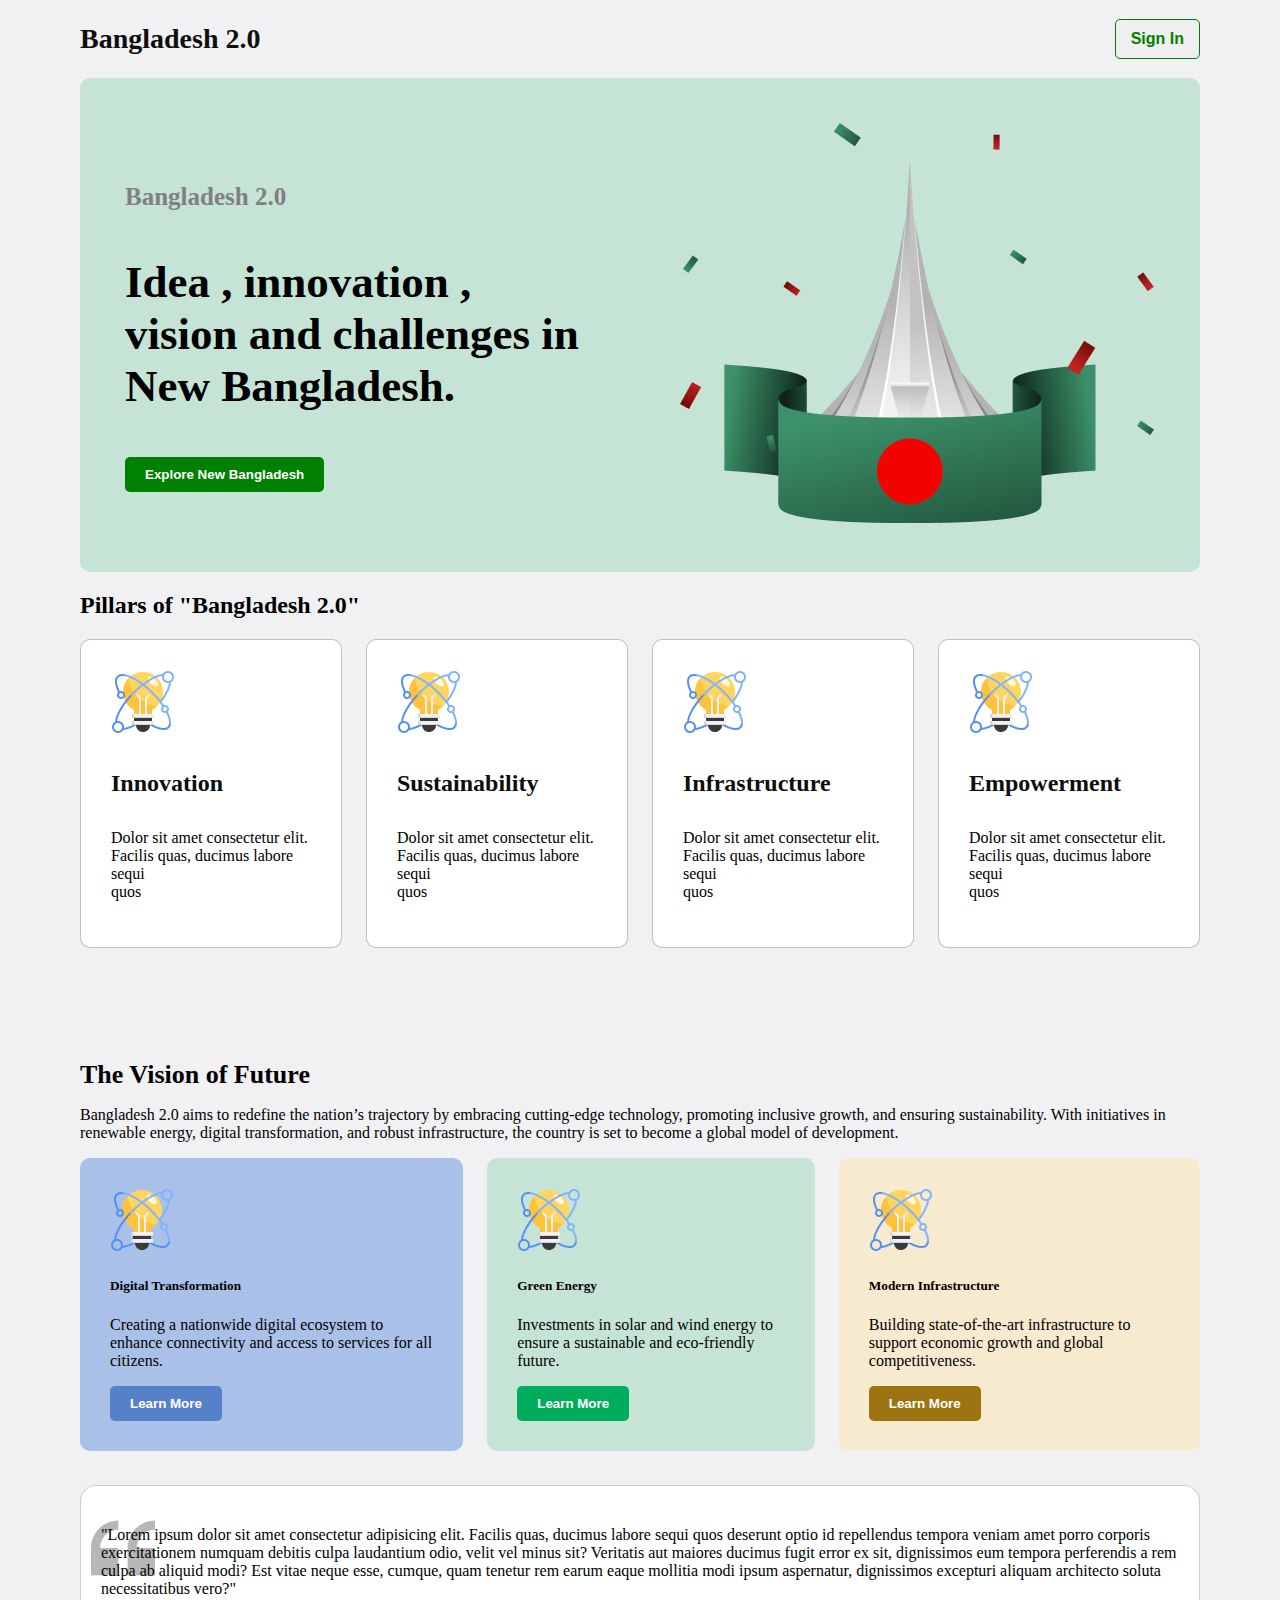
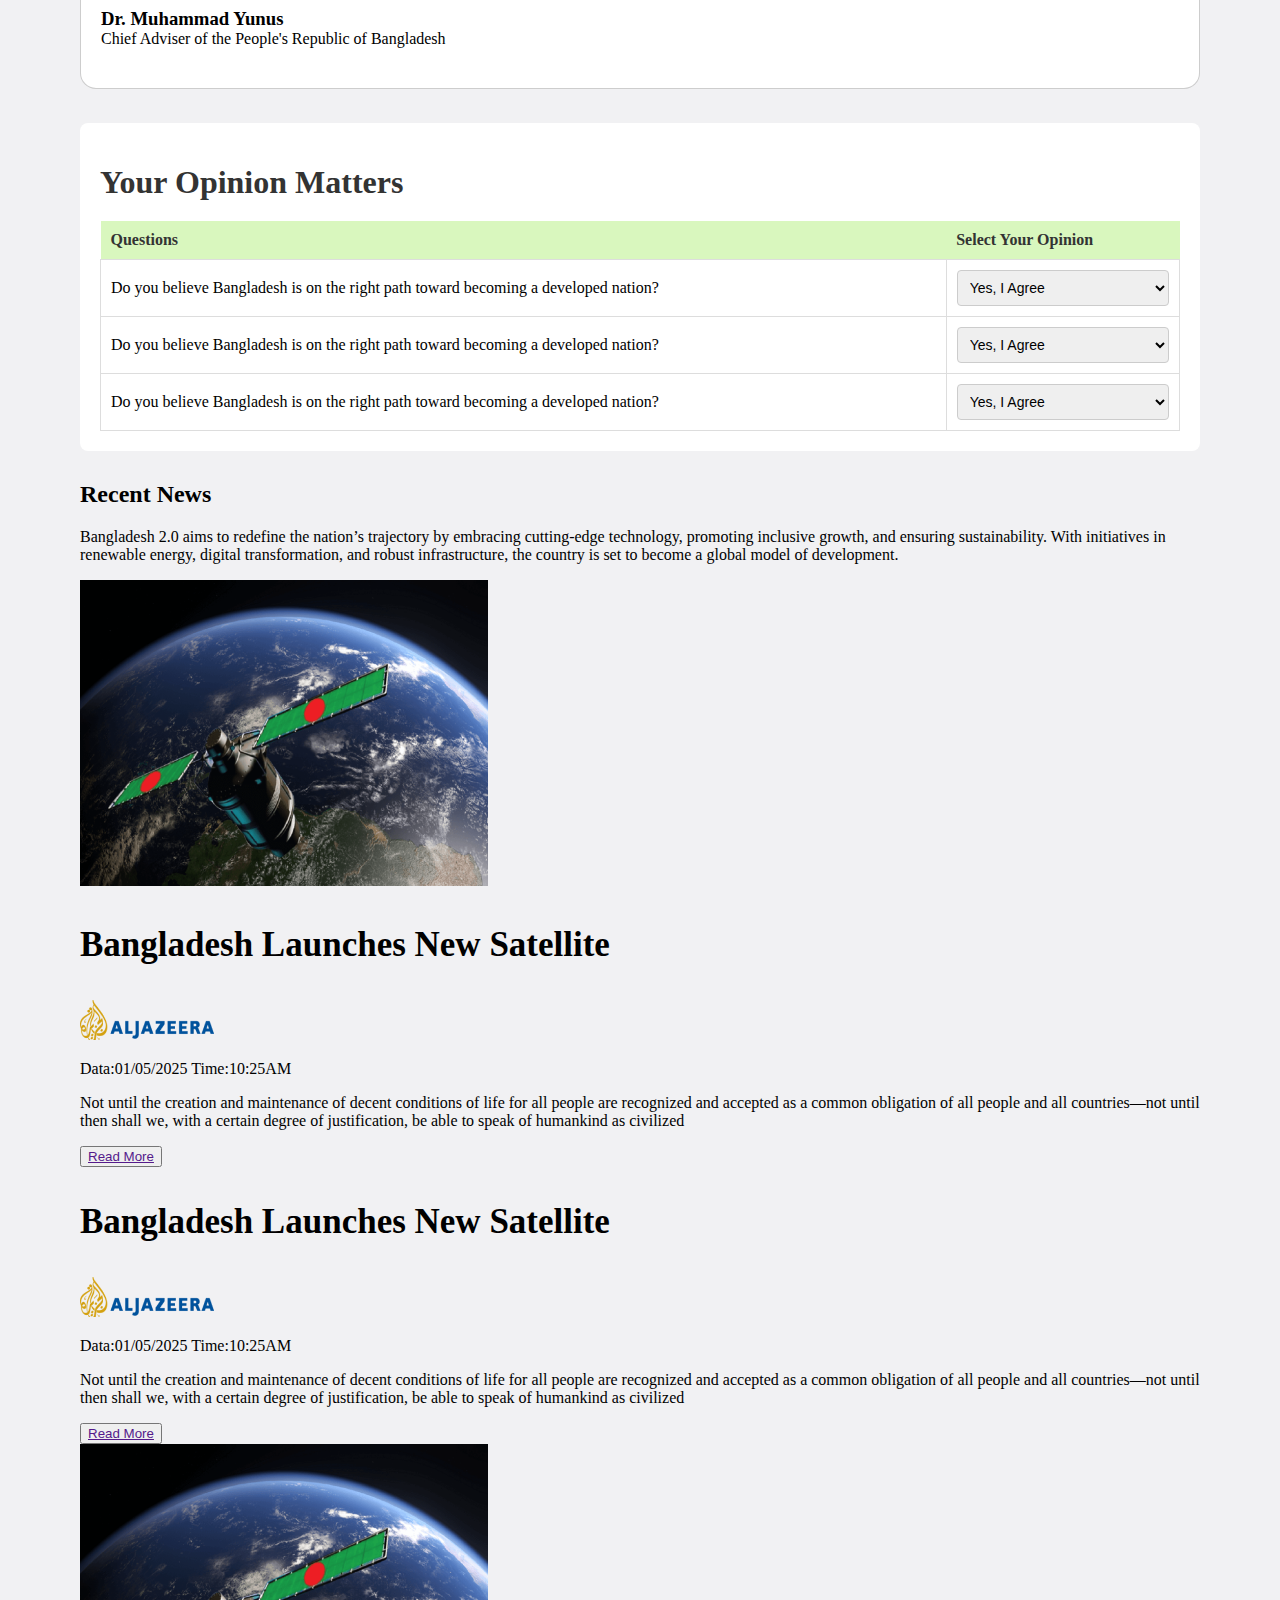
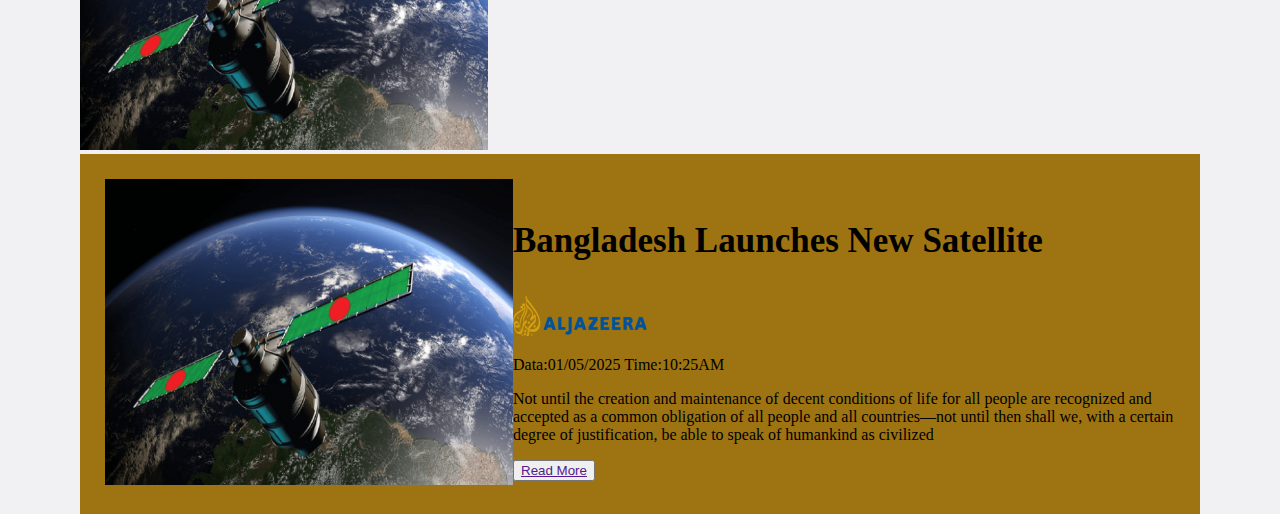
==== index.html @ 85e9bc45 "issue fixed" ====
<!DOCTYPE html>
<html lang="en">

<head>
    <meta charset="UTF-8">
    <meta name="viewport" content="width=device-width, initial-scale=1.0">
    <title>assignment-1</title>
    <link rel="stylesheet" href="style/style.css">
</head>

<body>

    <header>
        <H2 class="title">Bangladesh 2.0</H2>
        <button  class="sign" ><a href="#">Sign In</a></button>
    </header> 

    <main>



        <section class="hero">
            <div class="div1">
                <p class="hero-header">Bangladesh 2.0</p>
                <h3>Idea , innovation , <br>
                    vision and challenges in <br> New Bangladesh.</h3>
                <button class="btn-hero"><a href="">Explore New Bangladesh</a></button>

            </div class="div2">




            <div>
                <img class="hero-img" src="image/hero.png" alt="">
            </div>

        </section>
        <section>





            <h2>Pillars of "Bangladesh 2.0"</h2>
            <div class="skills-container">
                <div class="skills">
                    <img src="image/card-icon.png" alt="">
                    <h4 class="skills-title">Innovation</h4>
                    <p class="skills-descrit">Dolor sit amet consectetur elit. Facilis quas, ducimus labore sequi
                        <br>quos
                    </p>
                </div>
                <div class="skills">
                    <img src="image/card-icon.png" alt="">
                    <h4 class="skills-title">Sustainability</h4>
                    <p class="skills-descrit">Dolor sit amet consectetur elit. Facilis quas, ducimus labore sequi
                        <br>quos
                    </p>
                </div>
                <div class="skills">
                    <img src="image/card-icon.png" alt="">
                    <h4 class="skills-title">Infrastructure</h4>
                    <p class="skills-descrit">Dolor sit amet consectetur elit. Facilis quas, ducimus labore sequi
                        <br>quos
                    </p>
                </div>
                <div class="skills">
                    <img src="image/card-icon.png" alt="">
                    <h4 class="skills-title">Empowerment</h4>
                    <p class="skills-descrit">Dolor sit amet consectetur elit. Facilis quas, ducimus labore sequi
                        <br>quos
                    </p>
                </div>
            </div>
            </div>
            <div>
                <div>
                    <h5 class="vision">The Vision of Future</h5>
                    <p>Bangladesh 2.0 aims to redefine the nation’s trajectory by embracing cutting-edge technology,
                        promoting inclusive growth, and ensuring sustainability. With initiatives in renewable energy,
                        digital transformation, and robust infrastructure, the country is set to become a global model
                        of development.</p>
                </div>
                <div class="fast-container">
                    <div class="box1">
                        <img src="image/card-icon.png" alt="">
                        <h5>Digital Transformation</h5>
                        <p>Creating a nationwide digital ecosystem to enhance connectivity and access to services for
                            all citizens.</p>
                        <button class="btn-vision"  ><a href="">Learn More</a></button>
                    </div>
                    <div class="box2">
                        <img src="image/card-icon.png" alt="">
                        <h5>Green Energy</h5>
                        <p>Investments in solar and wind energy to ensure a sustainable and eco-friendly future.</p>
                        <button class="btn-vision1"  ><a href="">Learn More</a></button>
                    </div>
                    <div class="box3">
                        <img src="image/card-icon.png" alt="">
                        <h5>Modern Infrastructure</h5>
                        <p>Building state-of-the-art infrastructure to support economic growth and global
                            competitiveness.</p>
                        <button class="btn-vision2"  ><a href="">Learn More</a></button>
                    </div>
                </div>
            </div>

            <div class="main-testimonial">
                <div class="testimonial-section">
                
                    <p>"Lorem ipsum dolor sit amet consectetur adipisicing elit. Facilis quas, ducimus labore sequi quos
                        deserunt optio id repellendus tempora veniam amet porro corporis exercitationem numquam debitis
                        culpa laudantium odio, velit vel minus sit? Veritatis aut maiores ducimus fugit error ex sit,
                        dignissimos eum tempora perferendis a rem culpa ab aliquid modi? Est vitae neque esse, cumque,
                        quam tenetur rem earum eaque mollitia modi ipsum aspernatur, dignissimos excepturi aliquam
                        architecto soluta necessitatibus vero?"</p>

                    <h3>Dr. Muhammad Yunus</h3>
                    <p>Chief Adviser of the People's Republic of Bangladesh</p>
                
            </div>
            </div>

          


            <div class="container-table">
                <h1>Your Opinion Matters</h1>
                <table class="opinion-table">
                    <thead>
                        <tr>
                            <th>Questions</th>
                            <th>Select Your Opinion</th>
                        </tr>
                    </thead>
                    <tbody>
                        <tr>
                            <td>Do you believe Bangladesh is on the right path toward becoming a developed nation?</td>
                            <td>
                                <select>
                                    <option value="agree">Yes, I Agree</option>
                                    
                                </select>
                            </td>
                        </tr>
                        <tr>
                            <td>Do you believe Bangladesh is on the right path toward becoming a developed nation?</td>
                            <td>
                                <select>
                                    <option value="agree">Yes, I Agree</option>
                                </select>
                            </td>
                        </tr>
                        <tr>
                            <td>Do you believe Bangladesh is on the right path toward becoming a developed nation?</td>
                            <td>
                                <select>
                                    <option value="agree">Yes, I Agree</option>
                                </select>
                            </td>
                        </tr>
                    </tbody>
                </table>
            </div>






            <section class="en-container">
                <div class="one">
                    <div class="two">
                        <h2>Recent News</h2>
                        <p>Bangladesh 2.0 aims to redefine the nation’s trajectory by embracing cutting-edge technology,
                            promoting inclusive growth, and ensuring sustainability. With initiatives in renewable
                            energy, digital transformation, and robust infrastructure, the country is set to become a
                            global model of development.</p>
                </div>


                    <div class="">

                        <div class="three">
                            <img src="image/satelite.png" alt="">
                        </div>

                        <div class="four">
                            <h3>Bangladesh Launches New Satellite</h3>
                            <img class="bg-news" src="image/al-jazeera.png" alt="">
                            <p>Data:01/05/2025 Time:10:25AM</p>
                            <p>Not until the creation and maintenance of decent conditions of life for all people are
                            recognized and accepted as a common obligation of all people and all countries—not until
                            then shall we,
                            with a certain degree of justification, be able to speak of humankind as civilized</p>
                            <button><a href="">Read More</a></button>
                        </div>
                    </div>


                    <div class="">
                        <div class="four">
                            <h3>Bangladesh Launches New Satellite</h3>
                            <img src="image/al-jazeera.png"alt="">
                            <p>Data:01/05/2025 Time:10:25AM</p>
                            <p>Not until the creation and maintenance of decent conditions of life for all people are
                            recognized and accepted as a common obligation of all people and all countries—not until
                            then shall we,
                            with a certain degree of justification, be able to speak of humankind as civilized</p>
                            <button><a href="">Read More</a></button>
                        </div>
                        <div class="three">
                            <img src="image/satelite.png" alt="">
                        </div>
                    
                    </div>

                    <div class="main-conten">
                                                                        
                        <div class="three">
                            <img src="image/satelite.png" alt="">
                        </div>

                        <div class="four">
                            <h3>Bangladesh Launches New Satellite</h3>
                            <img class="eidt-img" src="image/al-jazeera.png" alt="">
                            <p>Data:01/05/2025 Time:10:25AM</p>
                            <p>Not until the creation and maintenance of decent conditions of life for all people are
                            recognized and accepted as a common obligation of all people and all countries—not until
                            then shall we,
                            with a certain degree of justification, be able to speak of humankind as civilized</p>
                            <button><a href="">Read More</a></button>
                        </div>
                        
                    </div>



            </section>
    </main>

</body>

</html>
---- style/style.css ----
body{
    margin: 0px;
    padding: 0px 80px;
    background-color: #F1F1F3;
    
}
header .title{
    font-size: 28px;
    font-weight: bold;
    color: #0E0E0E;

}
header{
    display: flex;
    justify-content: space-between;
    align-items: center;
}

header button {

    padding: 10px 15px;
    font-size: 16px ;
    border: 1.5px solid green ;
   border-radius: 5px;
    
}

header button a {
    text-decoration: none ;
    color: green;
    font-weight: 600;
}


.hero{
    display: flex;
    justify-content: space-between;
    align-items: center;
    background-color: #C6E4D6;
    gap: 30px;
    border-radius: 10px;
    padding: 45px;
}




.div1 p {
    font-size: 25px !important;
    color: gray;
    font-weight: 700;
    
}


.btn-hero{
    padding: 10px 20px;
    background-color: green;
    color: white;
    border:none;
    border-radius: 5px;
}


.btn-hero a{
    color: white;
    text-decoration: none ;
    font-weight: 600;
}
.div1 h3{

    font-size: 45px;
    
}

.skills-container{
    display: flex;
    gap: 24px;
    
}

.skills{
    padding: 30px;
    background-color: #ffffff;
    border: 1px solid rgba(40, 37, 37, 0.29);
    border-radius: 10px;
}
.skills-title{
    font-weight: bold;
    font-size: 24px;
    color: #0E0E0E;
}


.fast-container{
    display: flex;
    gap: 24px;
}

.box1{
    padding: 30px;
    background-color: #6995df86;
    border-radius: 10px;
}
.box2{
    padding: 30px;
    background-color: #C6E4D6;
    border-radius: 10px;
}
.box3{
    padding: 30px;
    background-color: #f7ebcf;
    border-radius: 10px;
}

.fast-container{
    display: flex;
    gap: 24px;
    
}

.btn-vision{
    padding: 10px 20px;
    border-radius: 5px;
    border:none;
    background-color: #0c46a986;
}

.btn-vision1{
    padding: 10px 20px;
    border-radius: 5px;
    border:none;
    background-color: #00ad5c;
    
}

.btn-vision2{
    padding: 10px 20px;
    border-radius: 5px;
    border:none;
    background-color: #9e7412;
}


.btn-vision  a{
    text-decoration: none ;
    font-weight: 600;
    color: white;
}

.btn-vision1  a{
    text-decoration: none ;
    font-weight: 600;
    color: white;
}


.btn-vision2  a{
    text-decoration: none ;
    font-weight: 600;
    color: white;
}

.main-three{
    display: flex;
    justify-content: space-between;
    align-items: center;
    gap: 20px;
}

.vision{
    font-size: 26px;
    margin: 0px;
    padding-top: 10%;
}

.testimonial-section{
    background-image: url(/image/quote-bg.png);
    background-repeat: no-repeat;
    background-position: top left;
    padding: 10px;
   
    
}

.main-testimonial{
    padding: 30px 10px;
    background-color: white;
    margin: 3% 0px;
    border-radius: 16px;
    border: 1px solid rgba(128, 128, 128, 0.397);
    
}

.testimonial-section h3{
    margin: 0px;
    padding-top: 10px;
}
.testimonial-section p {
    margin: 0px;
}

.main-group{
    display: flex;
    justify-content: space-between;
    align-items: center;
    background-color: aqua;
}

.alpha-group{

    border: 1px solid rgba(31, 29, 29, 0.192);
    display: flex;
    justify-content: space-between;
    align-items: center;
    padding: 5px 3px;
}

.table-column{
    display: flex;
    
}






.container-table {
    margin: 30px auto;
    background: #ffffff;
    padding: 20px;
    border-radius: 8px;
    margin: 10px 0p
    
}

.container-table h1 {
    color: #333333;
    margin-bottom: 20px;
}

.opinion-table {
    width: 100%;
    border-collapse: collapse;
}

.opinion-table th {
    background-color: #d9f7be;
    text-align: left;
    padding: 10px;
    font-size: 16px;
    color: #333;
}

.opinion-table td {
    padding: 10px;
    border: 1px solid #ddd;
    vertical-align: middle;
}

.opinion-table td select {
    width: 100%;
    padding: 8px;
    border: 1px solid #ccc;
    border-radius: 4px;
    font-size: 14px;
}




.four h3 {
    font-size:35px;
    font-weight: 600;
}


.main-conten{
    background-color: #9e7412;
    display: flex;
    justify-content: space-between;
    align-items: center;
    padding: 25px;
}

.eidt-img{
    border-radius: 10px;
}
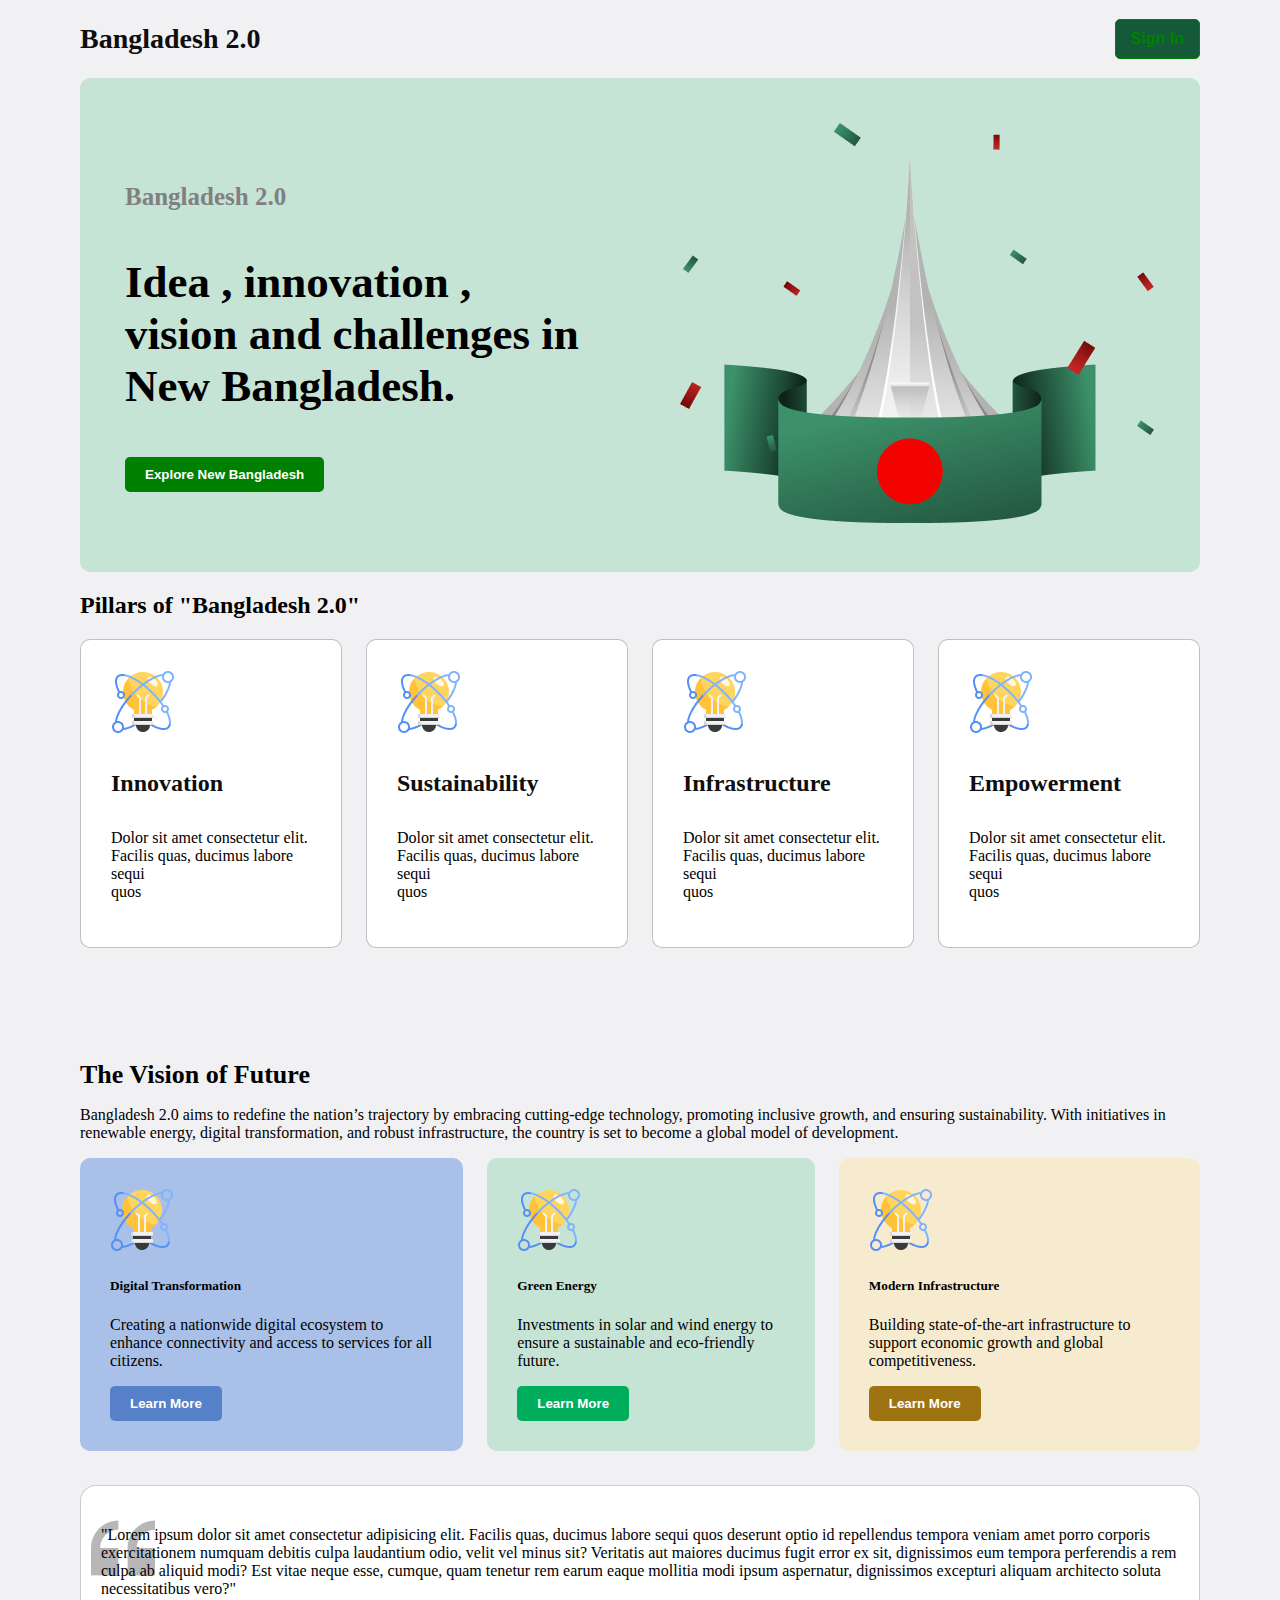
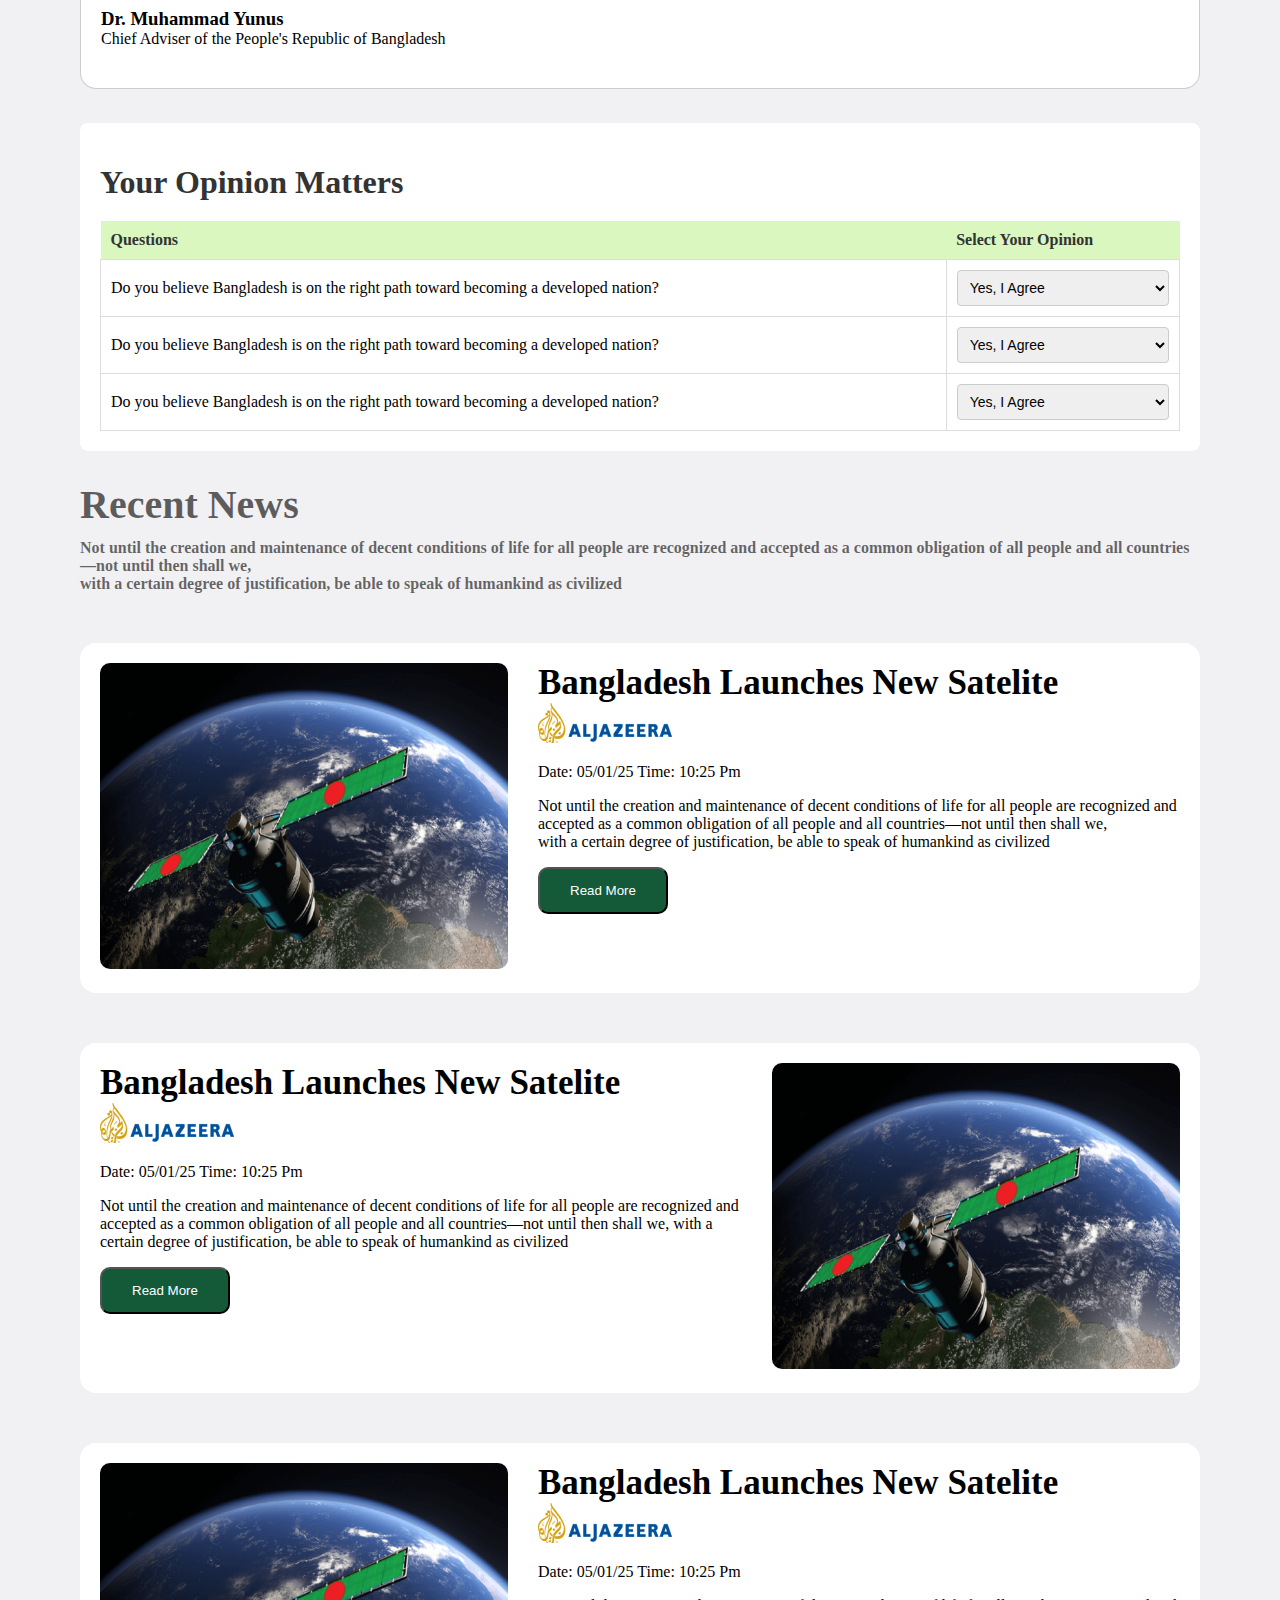
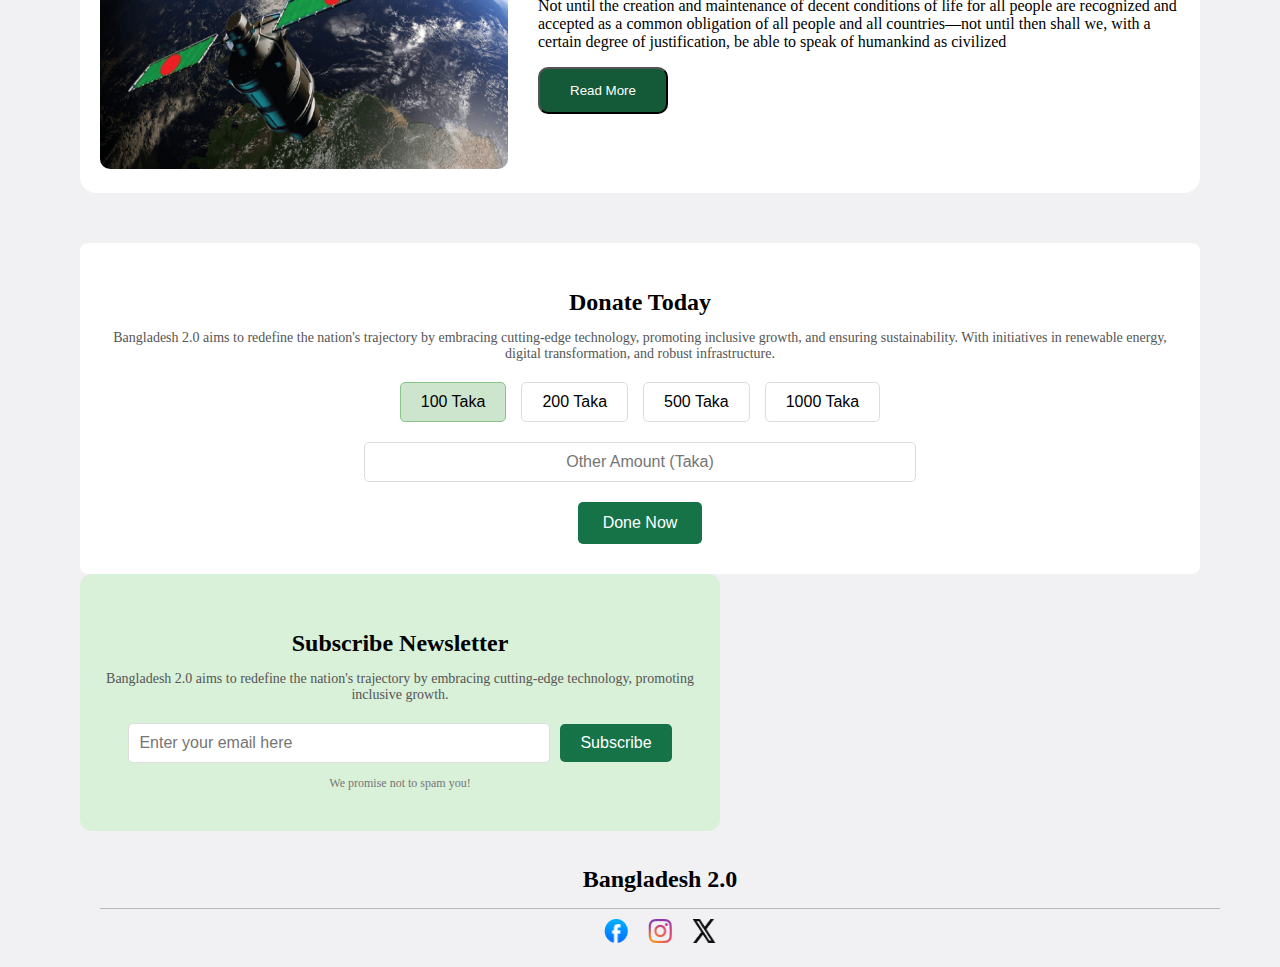
==== commit 7b938c6c: "footer update" ====
--- a/index.html
+++ b/index.html
@@ -169,77 +169,109 @@
 
 
 
-            <section class="en-container">
-                <div class="one">
-                    <div class="two">
-                        <h2>Recent News</h2>
-                        <p>Bangladesh 2.0 aims to redefine the nation’s trajectory by embracing cutting-edge technology,
-                            promoting inclusive growth, and ensuring sustainability. With initiatives in renewable
-                            energy, digital transformation, and robust infrastructure, the country is set to become a
-                            global model of development.</p>
-                </div>
-
-
-                    <div class="">
-
-                        <div class="three">
-                            <img src="image/satelite.png" alt="">
-                        </div>
-
-                        <div class="four">
-                            <h3>Bangladesh Launches New Satellite</h3>
-                            <img class="bg-news" src="image/al-jazeera.png" alt="">
-                            <p>Data:01/05/2025 Time:10:25AM</p>
-                            <p>Not until the creation and maintenance of decent conditions of life for all people are
-                            recognized and accepted as a common obligation of all people and all countries—not until
-                            then shall we,
-                            with a certain degree of justification, be able to speak of humankind as civilized</p>
-                            <button><a href="">Read More</a></button>
-                        </div>
-                    </div>
-
-
-                    <div class="">
-                        <div class="four">
-                            <h3>Bangladesh Launches New Satellite</h3>
-                            <img src="image/al-jazeera.png"alt="">
-                            <p>Data:01/05/2025 Time:10:25AM</p>
-                            <p>Not until the creation and maintenance of decent conditions of life for all people are
-                            recognized and accepted as a common obligation of all people and all countries—not until
-                            then shall we,
-                            with a certain degree of justification, be able to speak of humankind as civilized</p>
-                            <button><a href="">Read More</a></button>
-                        </div>
-                        <div class="three">
-                            <img src="image/satelite.png" alt="">
-                        </div>
+            
+    <div class="fist-title">
                     
-                    </div>
-
-                    <div class="main-conten">
-                                                                        
-                        <div class="three">
-                            <img src="image/satelite.png" alt="">
-                        </div>
-
-                        <div class="four">
-                            <h3>Bangladesh Launches New Satellite</h3>
-                            <img class="eidt-img" src="image/al-jazeera.png" alt="">
-                            <p>Data:01/05/2025 Time:10:25AM</p>
-                            <p>Not until the creation and maintenance of decent conditions of life for all people are
-                            recognized and accepted as a common obligation of all people and all countries—not until
-                            then shall we,
-                            with a certain degree of justification, be able to speak of humankind as civilized</p>
-                            <button><a href="">Read More</a></button>
-                        </div>
-                        
-                    </div>
-
-
-
-            </section>
-    </main>
-
-</body>
-
-</html>+        <h2>Recent News</h2>
+        <p>Not until the creation and maintenance of decent conditions of life for all people are recognized and
+        accepted as a common obligation of all people and all countries—not until then shall we,<br>
+        with a certain degree of justification, be able to speak of humankind as civilized</p>
+    </div>
+
+<!-- news sections -->
+    <div class="news-box">
+
+        <div class="news-cover">
+            <img src="image/satelite.png" alt="">
+        </div>
+
+        <div class="news-part">
+            <h1 class="news-title">Bangladesh Launches New Satelite </h1>
+            <img src="image/al-jazeera.png" alt="">
+            <p>Date: 05/01/25 Time: 10:25 Pm</p>
+            <p>Not until the creation and maintenance of decent conditions of life for all people are recognized and accepted as a common obligation of all people and all countries—not until then shall we,<br>
+            with a certain degree of justification, be able to speak of humankind as civilized</p>
+            <button><a href="">Read More</a></button>
+        </div>
+
+    </div>
+
+
+    <div class="news-box">
+         
+        <div class="news-part">
+            <h1 class="news-title">Bangladesh Launches New Satelite </h1>
+            <img src="image/al-jazeera.png" alt="">
+            <p>Date: 05/01/25 Time: 10:25 Pm</p>
+            <p>Not until the creation and maintenance of decent conditions of life for all people are recognized and accepted as a common obligation of all people and all countries—not until then shall we,
+            with a certain degree of justification, be able to speak of humankind as civilized</p>
+            <button><a href="">Read More</a></button>
+        </div>
+
+
+
+        <div class="news-cover">
+            <img src="image/satelite.png" alt="">
+        </div>
+
+       
+
+    </div>
+
+
+    <div class="news-box">
+
+        <div class="news-cover">
+            <img src="image/satelite.png" alt="">
+        </div>
+
+        <div class="news-part">
+            <h1 class="news-title">Bangladesh Launches New Satelite </h1>
+            <img src="image/al-jazeera.png" alt="">
+            <p>Date: 05/01/25 Time: 10:25 Pm</p>
+            <p>Not until the creation and maintenance of decent conditions of life for all people are recognized and accepted as a common obligation of all people and all countries—not until then shall we,
+            with a certain degree of justification, be able to speak of humankind as civilized</p>
+            <button><a href="">Read More</a></button>
+        </div>
+
+    </div>
+
+
+
+    <div class="donation-container">
+        <h1>Donate Today</h1>
+        <p>Bangladesh 2.0 aims to redefine the nation's trajectory by embracing cutting-edge technology, promoting inclusive growth, and ensuring sustainability. With initiatives in renewable energy, digital transformation, and robust infrastructure.</p>
+        <div class="donation-options">
+            <button class="selected">100 Taka</button>
+            <button>200 Taka</button>
+            <button>500 Taka</button>
+            <button>1000 Taka</button>
+        </div>
+        <div class="custom-amount">
+            <input type="text" placeholder="Other Amount (Taka)">
+        </div>
+        <button class="donate-btn">Done Now</button>
+    </div>
+
+
+    <div class="newsletter-container">
+        <h1>Subscribe Newsletter</h1>
+        <p>Bangladesh 2.0 aims to redefine the nation's trajectory by embracing cutting-edge technology, promoting inclusive growth.</p>
+        <div class="email-input">
+            <input type="email" placeholder="Enter your email here">
+            <button>Subscribe</button>
+        </div>
+        <small>We promise not to spam you!</small>
+    </div>
+
+    <footer>
+        <h2 class="footer-title">Bangladesh 2.0</h2>
+        <div class="social-icons">
+            <a href="#"><img src="image/facebook.png" alt=""></a>
+            <a href="#"><img src="image/instagram.png" alt=""></a>
+            <a href="#"><img src="image/x.png" alt=""></a>
+        </div>
+    </footer>   
+
+
+
--- a/style/style.css
+++ b/style/style.css
@@ -267,24 +267,220 @@
     font-size: 14px;
 }
 
-
-
-
-.four h3 {
-    font-size:35px;
-    font-weight: 600;
-}
-
-
-.main-conten{
-    background-color: #9e7412;
-    display: flex;
-    justify-content: space-between;
-    align-items: center;
-    padding: 25px;
-}
-
-.eidt-img{
-    border-radius: 10px;
-}
-
+.fist-title h2{
+    font-size: 40px;
+    font-weight: bold;
+    color: #0e0e0ea8;
+    padding-bottom: 1%;
+    margin: 0;
+
+}
+.fist-title p{
+    font-weight: 600;
+    color: #0e0e0ea1;
+    padding: 0;
+    margin: 0;
+   
+}
+
+/* news css start */
+
+
+.news-box{
+    background-color: #fff;
+    display: flex;
+    justify-content: space-between;
+    align-items: flex-start;
+    gap: 30px;
+    padding: 20px;
+    border-radius: 16px;
+    margin: 50px 0px;
+}
+
+.news-title{
+    padding: 0px;
+    margin: 0px;
+    font-size: 35px;
+}
+
+.news-cover img{
+    border-radius: 10px;
+    
+}
+
+button{
+    padding: 14px 30px;
+    border-radius: 10px;
+    background-color: #145a38;
+    
+    
+}
+button:hover{
+    background-color: #00ff84;
+}
+
+button a{
+    color: #ffffff;
+    text-decoration: none;
+    
+}
+/* News css end */
+
+
+     
+
+ .donation-container {
+    text-align: center;
+    background-color: white;
+    padding: 30px;
+    border-radius: 8px;
+          
+}
+
+.donation-container h1 {
+    font-size: 24px;
+    margin-bottom: 10px;
+}
+
+.donation-container p {
+    font-size: 14px;
+    color: #555;
+    margin-bottom: 20px;
+}
+
+.donation-options {
+    display: flex;
+    justify-content: center;
+    gap: 15px;
+    margin-bottom: 20px;
+}
+
+.donation-options button {
+    background-color: white;
+    border: 1px solid #ddd;
+    padding: 10px 20px;
+    border-radius: 5px;
+    font-size: 16px;
+}   
+
+      
+
+.donation-options .selected {
+    background-color: #cce5cc;
+    border-color: #8bc48b;
+}
+
+.custom-amount input {
+    width: 50%;
+    padding: 10px;
+    font-size: 16px;
+    border: 1px solid #ddd;
+    border-radius: 5px;
+    text-align: center;
+    margin-bottom: 20px;
+}
+
+.donate-btn {
+    background-color: #157347;
+    color: white;
+    border: none;
+    padding: 12px 25px;
+    font-size: 16px;
+    border-radius: 5px;
+}
+
+.donate-btn:hover {
+    background-color: #145a38;
+}
+
+
+
+
+
+.newsletter-container {
+    background-color: #d9f0d9;
+    padding: 40px 20px;
+    border-radius: 12px;
+    text-align: center;
+    width: 100%;
+    max-width: 600px;
+    
+}
+
+.newsletter-container h1 {
+    font-size: 24px;
+    margin-bottom: 10px;
+}
+
+.newsletter-container p {
+    font-size: 14px;
+    color: #555;
+    margin-bottom: 20px;
+}
+
+.email-input {
+    display: flex;
+    justify-content: center;
+    align-items: center;
+    gap: 10px;
+    margin-bottom: 10px;
+}
+
+.email-input input {
+    flex: 1;
+    padding: 10px;
+    font-size: 16px;
+    border: 1px solid #ddd;
+    border-radius: 5px;
+    outline: none;
+    max-width: 400px;
+}
+
+.email-input button {
+    background-color: #157347;
+    color: white;
+    border: none;
+    padding: 10px 20px;
+    font-size: 16px;
+    border-radius: 5px;
+    
+    
+}
+
+.email-input button:hover {
+    background-color: #145a38;
+}
+
+.newsletter-container small {
+    font-size: 12px;
+    color: #777;
+}
+
+
+footer {
+    text-align: center;
+    padding: 20px;
+    width: 100%;
+}
+
+footer h2 {
+    margin: 0;
+    font-size: 1.5rem;
+}
+
+.social-icons {
+    margin-top: 10px;
+    display: flex;
+    justify-content: center;
+    gap: 20px;
+}
+
+.social-icons a img {
+    width: 24px;
+    height: 24px;
+}
+
+.footer-title{
+    border-bottom: 1px solid rgba(128, 128, 128, 0.507);
+    padding: 15px 10%;
+}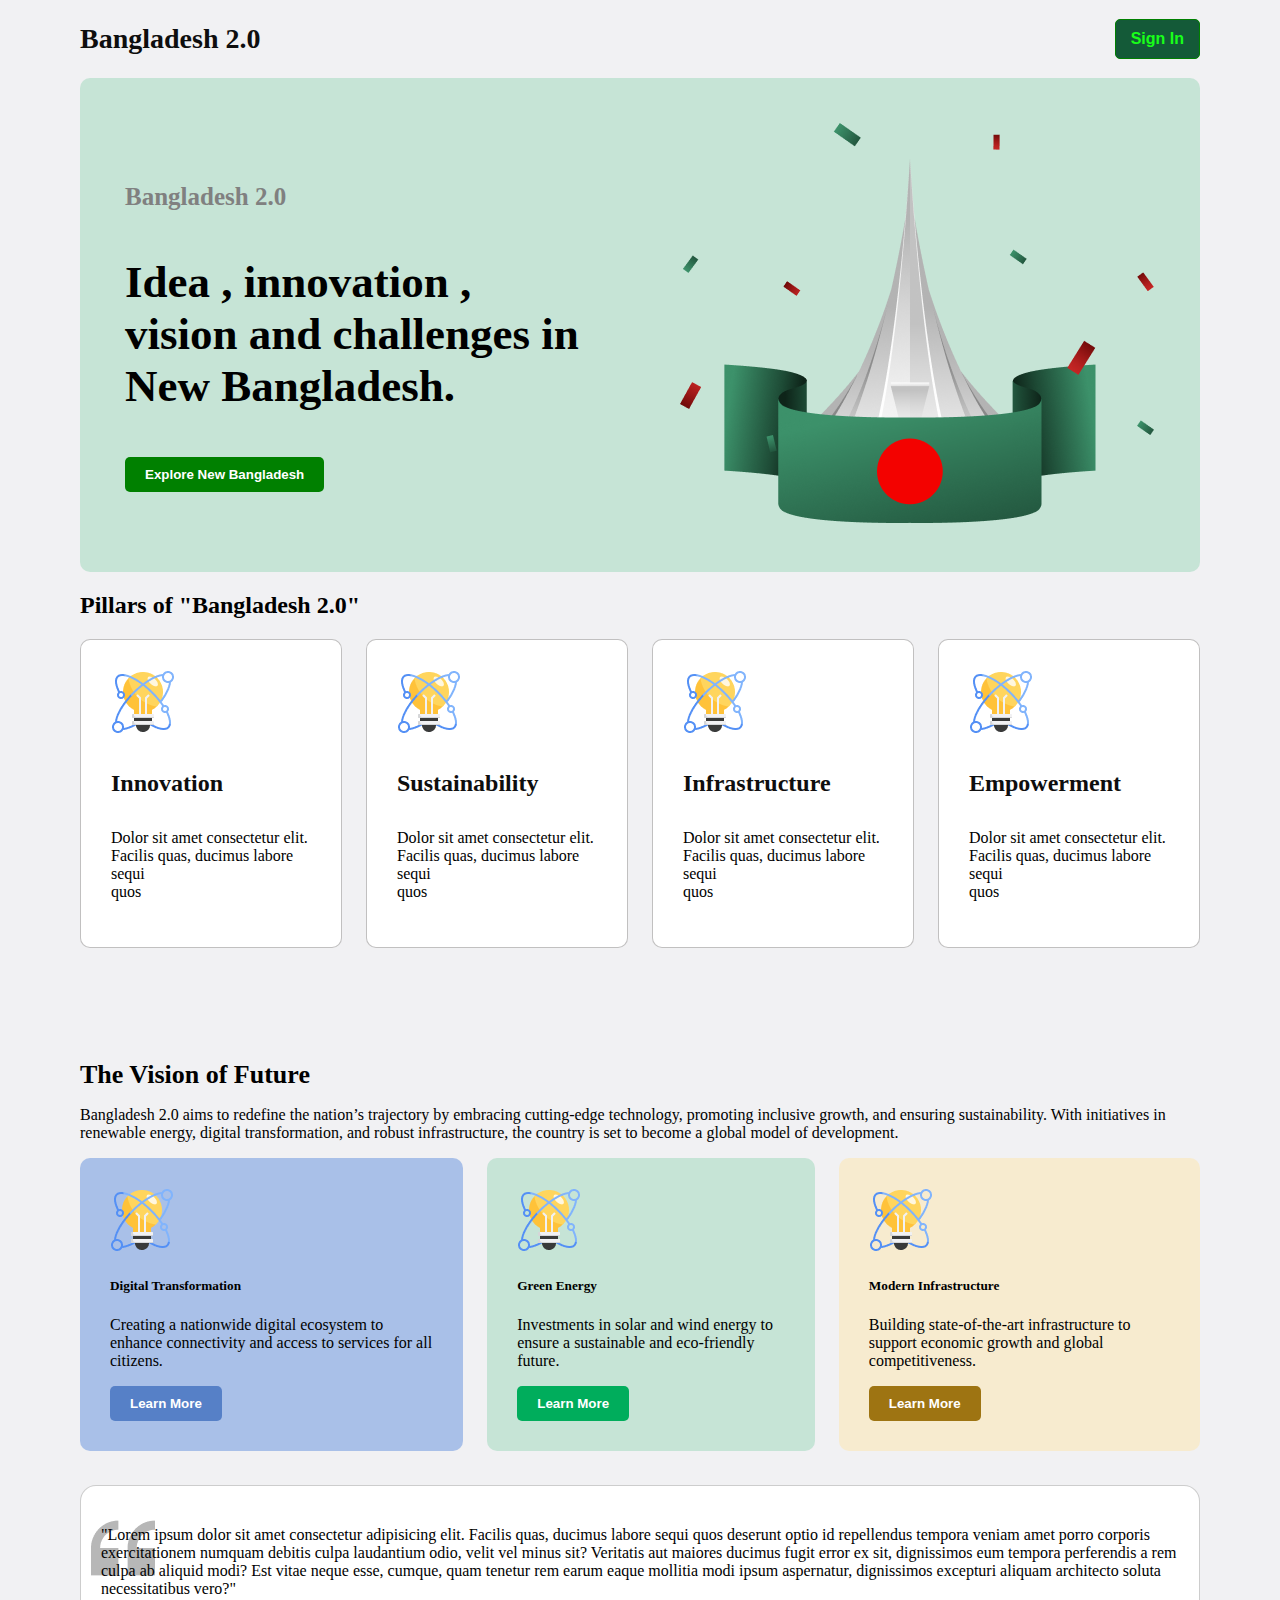
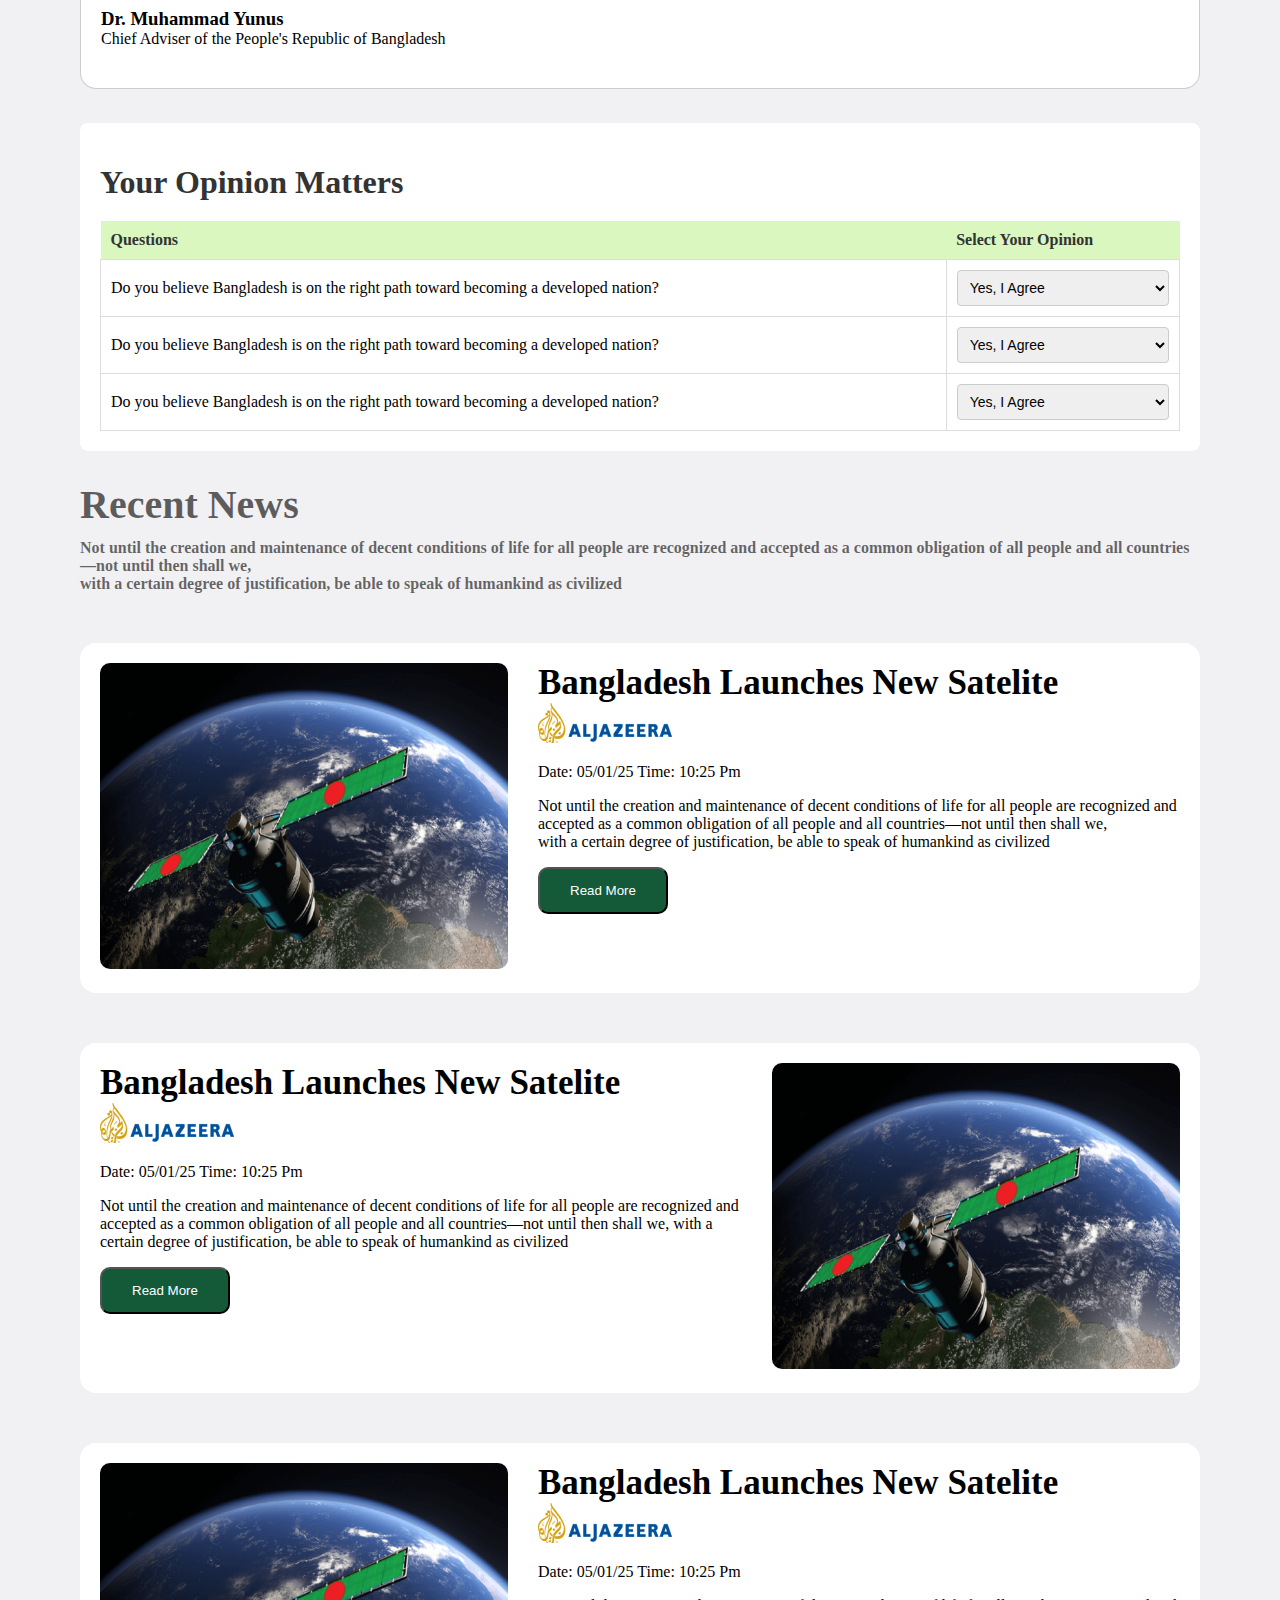
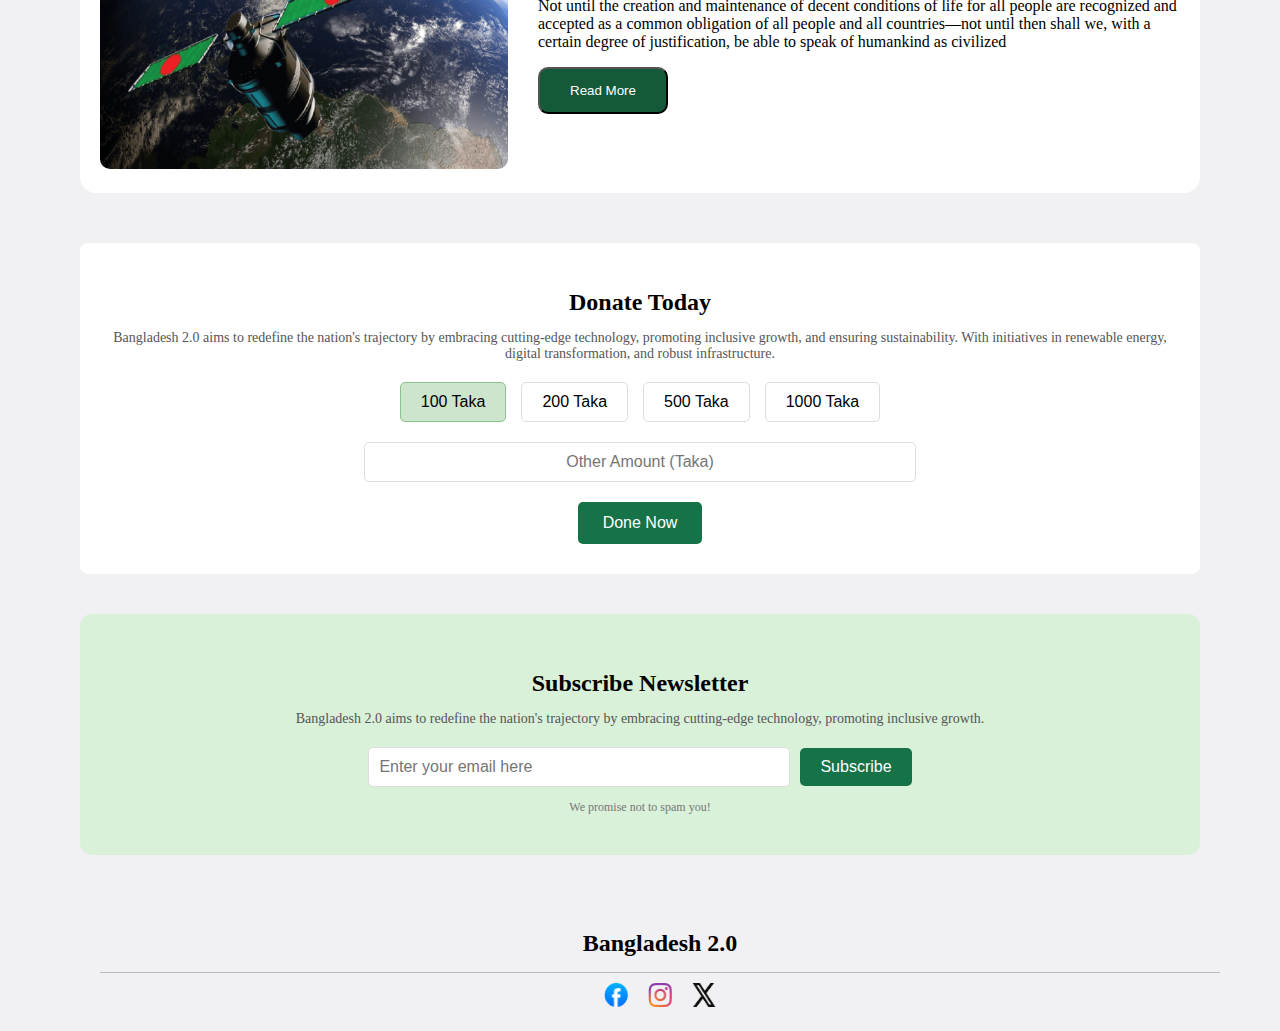
==== commit e7e54e87: "Final update done" ====
--- a/index.html
+++ b/index.html
@@ -264,6 +264,9 @@
         <small>We promise not to spam you!</small>
     </div>
 
+
+
+
     <footer>
         <h2 class="footer-title">Bangladesh 2.0</h2>
         <div class="social-icons">
--- a/style/style.css
+++ b/style/style.css
@@ -27,7 +27,7 @@
 
 header button a {
     text-decoration: none ;
-    color: green;
+    color: rgb(25, 255, 25);
     font-weight: 600;
 }
 
@@ -402,8 +402,8 @@
     padding: 40px 20px;
     border-radius: 12px;
     text-align: center;
-    width: 100%;
-    max-width: 600px;
+    
+    margin: 40px 0px;
     
 }
 
@@ -483,4 +483,6 @@
 .footer-title{
     border-bottom: 1px solid rgba(128, 128, 128, 0.507);
     padding: 15px 10%;
-}+}
+
+
